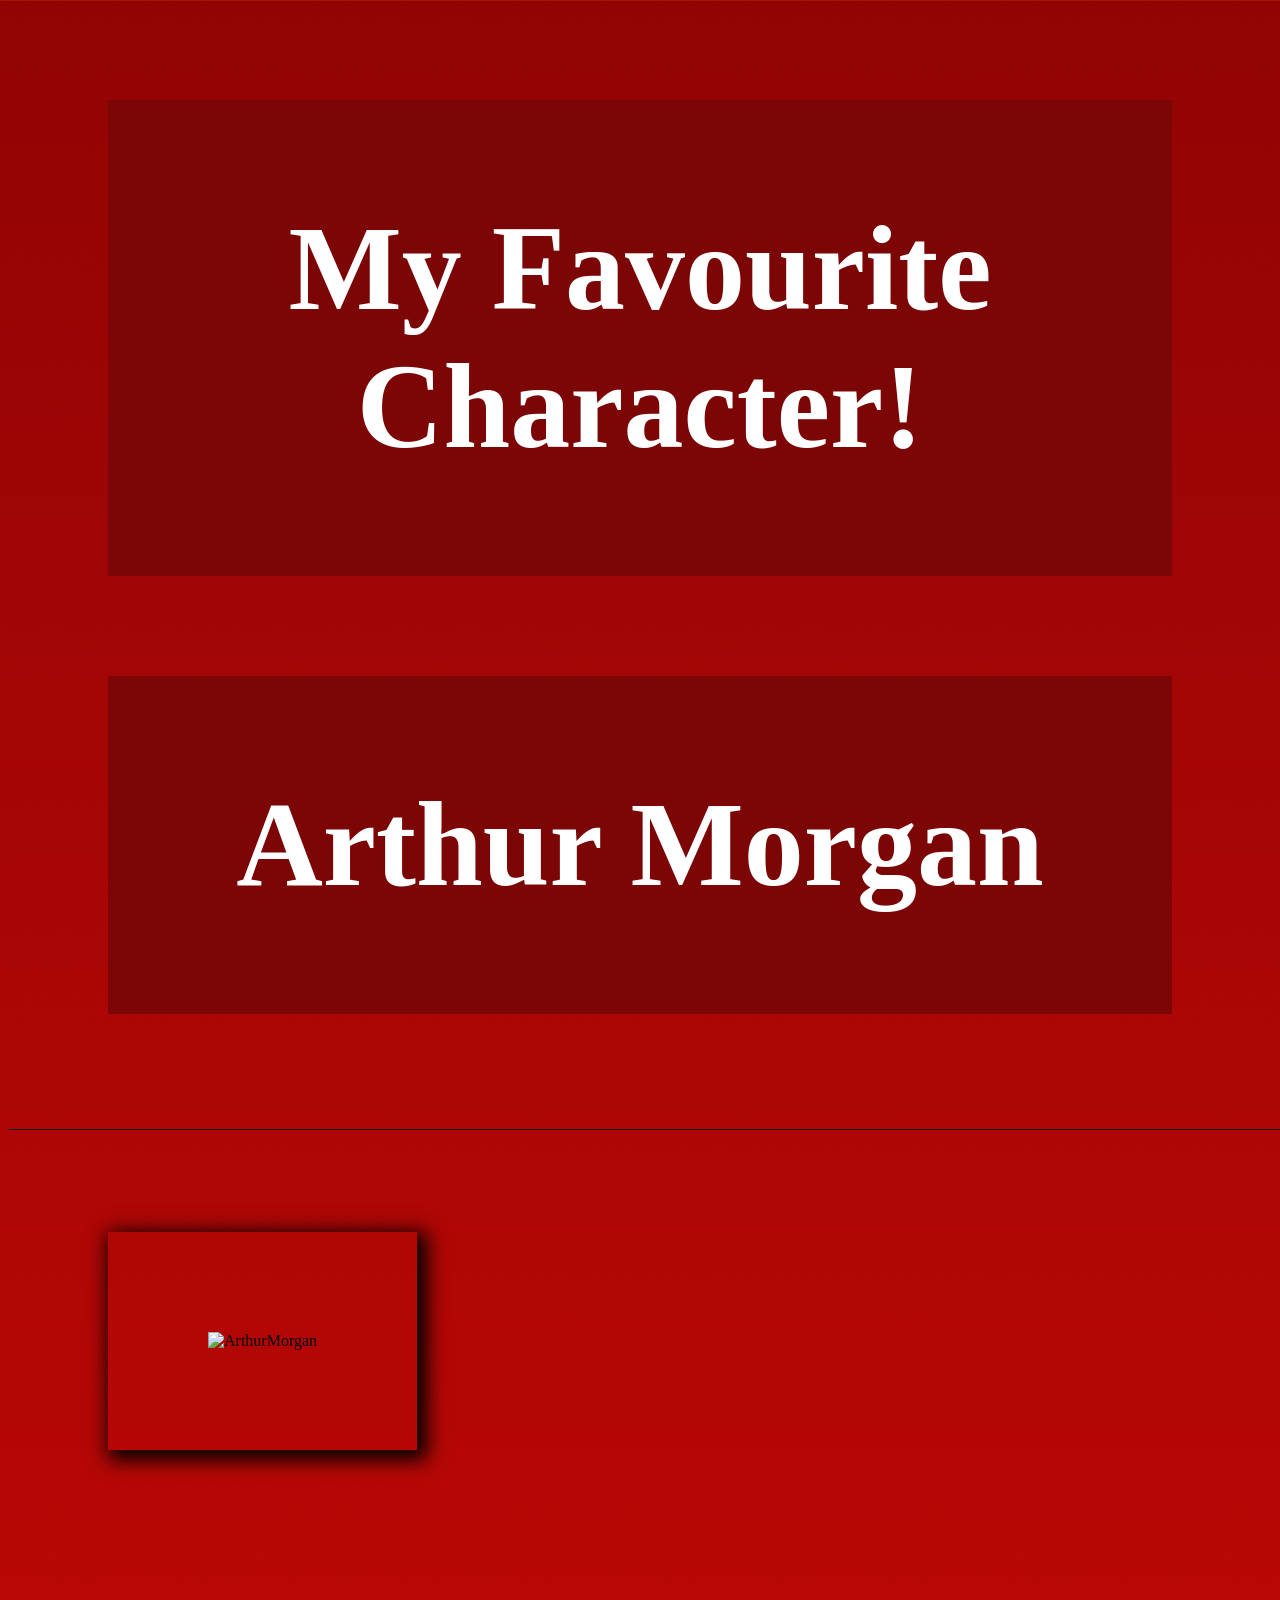
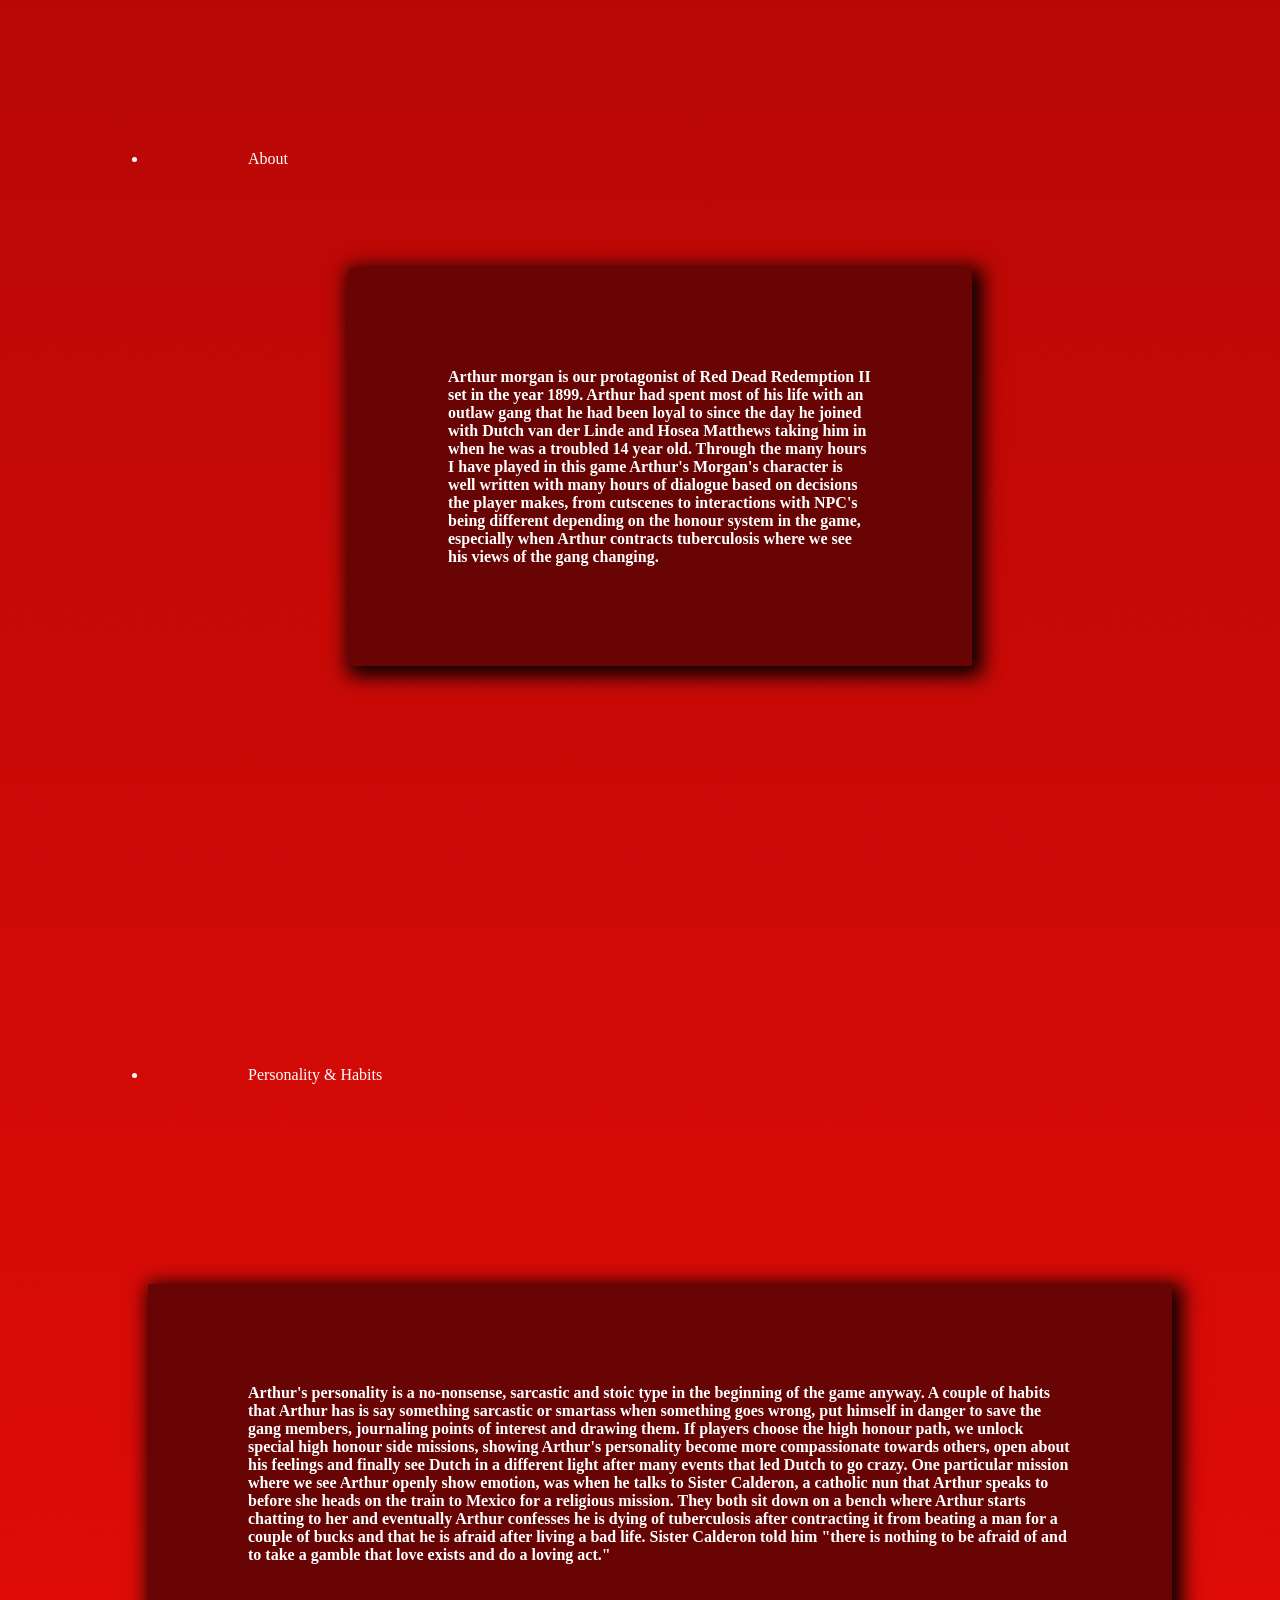
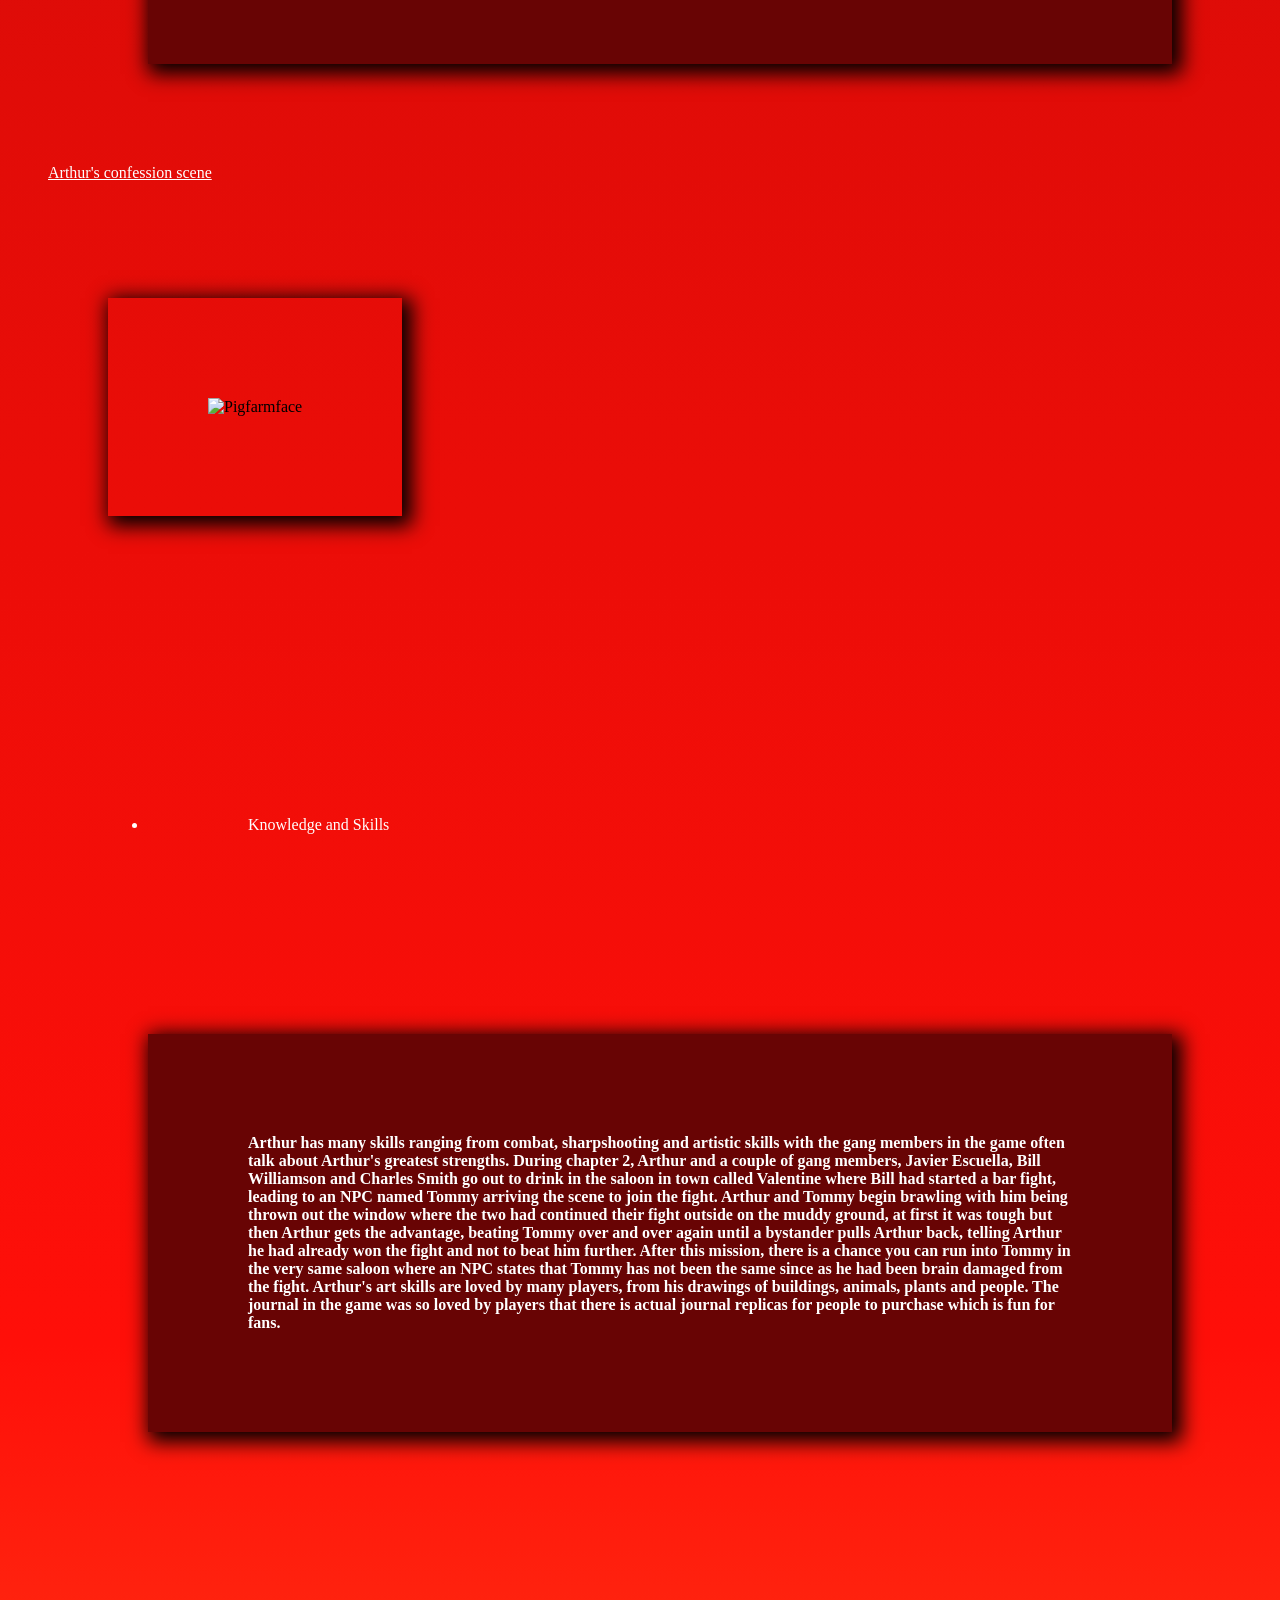
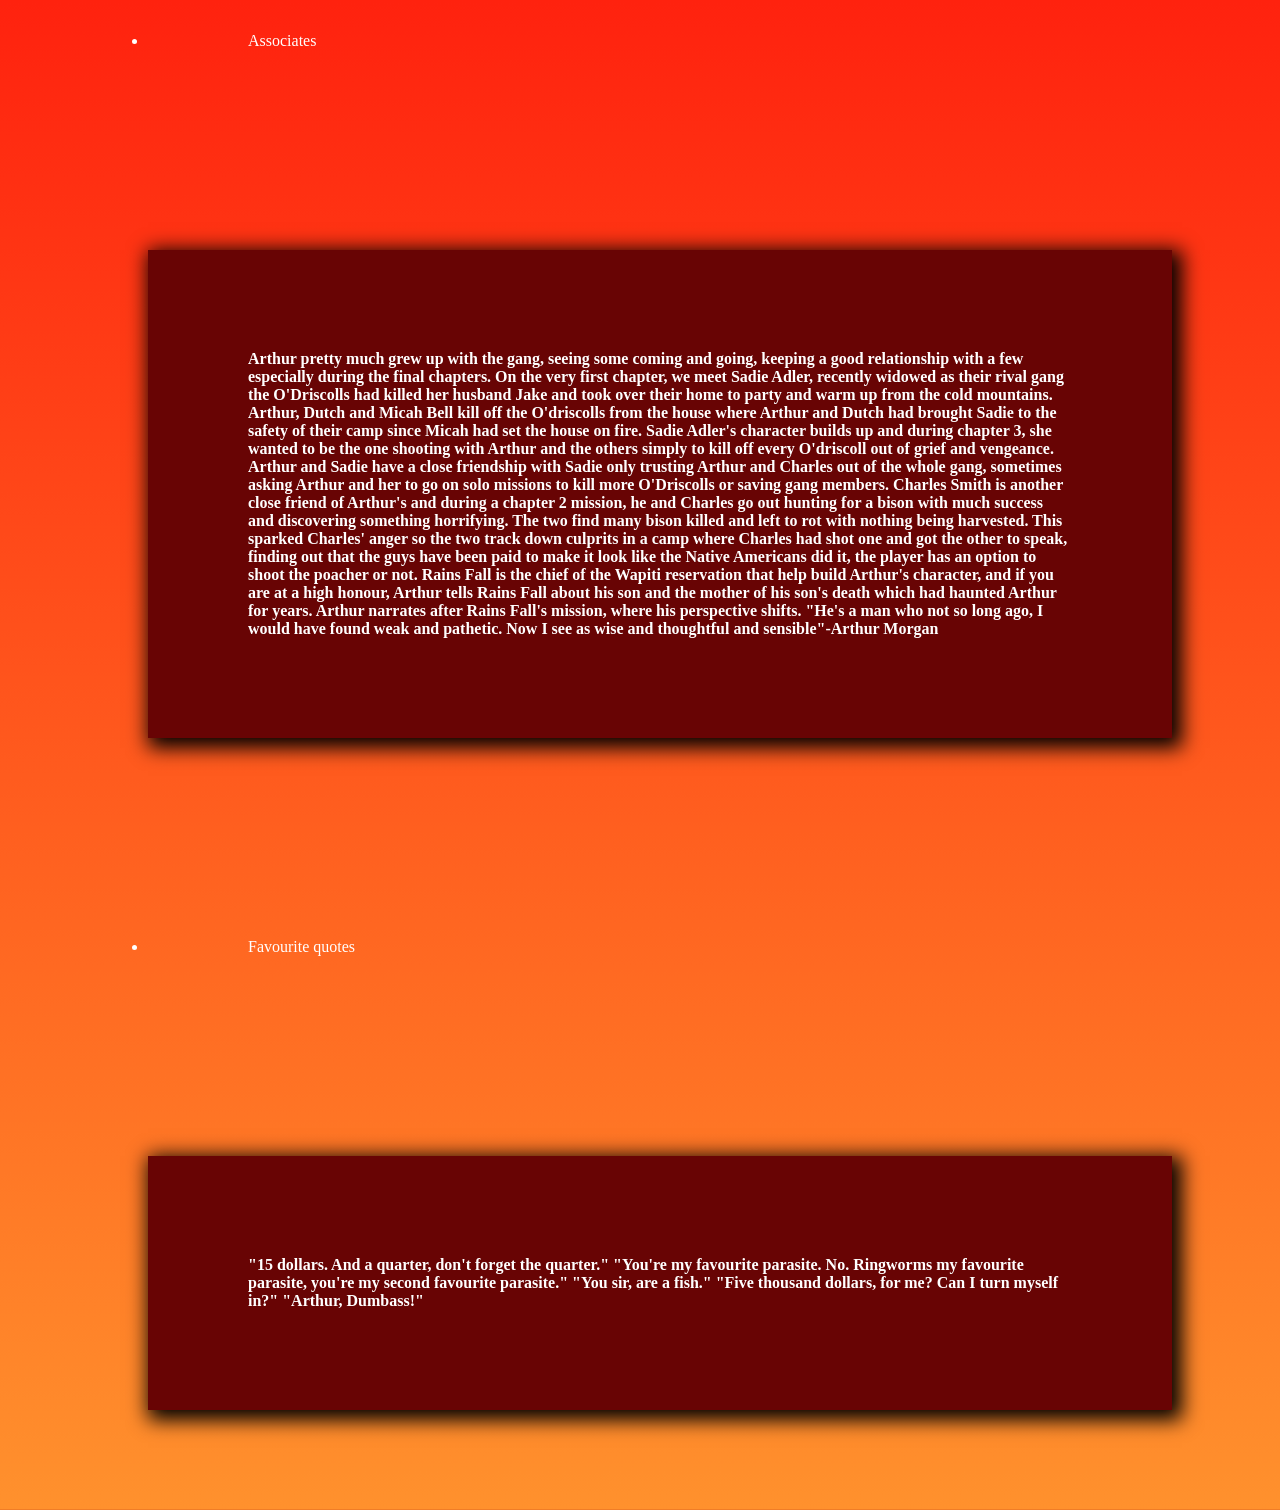
==== index.html @ 6fcc702b "Add files via upload" ====
<!DOCTYPE html>
<html lang="en">

<head>
    <link rel="stylesheet" href="style.css">
    <meta charset="UTF-8">
    <meta name="ArthurMorgan" content="width=device-width, initial-scale=1.0">
    <title>Arthur Morgan</title>



</head>
<section>

    <body>

        <header>
            <h1>My Favourite Character!</h1>

            <h2>Arthur Morgan</h2>

            [base64]


            <img src="https://media-rockstargames-com.akamaized.net/tina-uploads/posts/o34o4o4k3342a8/6e159fcbe32dd907df9035144add011750f33be4.png"
                alt="ArthurMorgan">

        </header>

        <ul>
            <li>About <p><b> Arthur morgan is our protagonist of Red Dead Redemption II set in the year 1899. Arthur
                        had
                        spent
                        most of his life with an outlaw gang that he had been loyal to since the day he joined with
                        Dutch van
                        der Linde and Hosea Matthews taking
                        him in when he was a troubled 14 year old.
                        Through the many hours I have played in this game Arthur's Morgan's character is well
                        written
                        with many
                        hours of dialogue based on decisions the player makes, from cutscenes to interactions with
                        NPC's
                        being
                        different depending on the honour system in the game, especially when Arthur contracts
                        tuberculosis
                        where we see his views of the gang changing.


                    </b></p>
            </li>



            <li>Personality & Habits</li>
            <p><b>Arthur's personality is a no-nonsense, sarcastic and stoic type in the beginning of the game
                    anyway. A
                    couple
                    of habits that Arthur has is say something sarcastic or smartass when something goes wrong, put
                    himself in
                    danger to save the gang members, journaling points of interest and drawing them.
                    If players choose the high honour path, we unlock special high honour side missions, showing
                    Arthur's
                    personality become more compassionate towards others, open about his feelings and finally see
                    Dutch
                    in a
                    different light after many events that led Dutch to go crazy. One particular mission where we
                    see
                    Arthur
                    openly show emotion, was when he talks to Sister Calderon, a catholic nun that Arthur speaks to
                    before she
                    heads on the train to Mexico for a religious mission. They both sit down on a bench where Arthur
                    starts
                    chatting to her and eventually Arthur confesses he is dying of tuberculosis after contracting it
                    from
                    beating a man for a couple of bucks and that he is afraid after living a bad life. Sister
                    Calderon
                    told him
                    "there is nothing to be afraid of and to take a gamble that love exists and do a loving
                    act."</b>
            </p>

            <a href="https://youtu.be/ET2JCKgrjiQ?si=krTnAI1xjy5WrgRw">Arthur's confession scene</a>
        </ul>
</section>

<section>
    <img src="https://i.pinimg.com/originals/53/09/dd/5309dd45af227debd844e8bad15e6427.gif" alt="Pigfarmface">


    <ul>
        <li>Knowledge and Skills</li>
        <p><b>Arthur has many skills ranging from combat, sharpshooting and artistic skills with the gang
                members in the
                game often talk about Arthur's greatest strengths. During chapter 2, Arthur and a couple of gang
                members,
                Javier Escuella, Bill Williamson and Charles Smith go out to drink in the saloon in town called
                Valentine
                where Bill had started a bar
                fight, leading to an NPC named Tommy arriving the scene to join the fight. Arthur and Tommy
                begin
                brawling
                with him being thrown out the window where the two had continued their fight outside on the
                muddy
                ground, at
                first it was tough but then Arthur gets the advantage, beating Tommy over and over again until a
                bystander
                pulls Arthur back, telling Arthur he had already won the fight and not to beat him further.
                After this
                mission, there is a chance you can run into Tommy in the very same saloon where an NPC states
                that Tommy
                has
                not been the same since as he had been brain damaged from the fight. Arthur's art skills are
                loved by
                many
                players, from his drawings of buildings, animals, plants and people. The journal in the game was
                so
                loved by
                players that there is actual journal replicas for people to purchase which is fun for fans.
            </b></p>

        <li>Associates</li>
        <p><b>Arthur pretty much grew up with the gang, seeing some coming and going, keeping a good
                relationship with a
                few
                especially during the final chapters. On the very first chapter, we meet Sadie Adler, recently
                widowed
                as
                their rival gang the O'Driscolls had killed her husband Jake and took over their home to party
                and warm
                up
                from the cold mountains. Arthur, Dutch and Micah Bell kill off the O'driscolls from the house
                where
                Arthur
                and Dutch had brought Sadie to the safety of their camp since Micah had set the house on fire.
                Sadie
                Adler's
                character builds up and during chapter 3, she wanted to be the one shooting with Arthur and the
                others
                simply to kill off every O'driscoll out of grief and vengeance. Arthur and Sadie have a close
                friendship
                with Sadie only trusting Arthur and Charles out of the whole gang, sometimes asking Arthur and
                her to go
                on
                solo missions to kill more O'Driscolls or saving gang members. Charles Smith is another close
                friend of
                Arthur's and during a chapter 2 mission, he and Charles go out hunting for a bison with much
                success and
                discovering something horrifying. The two find many bison killed and left to rot with nothing
                being
                harvested. This sparked Charles' anger so the two track down culprits in a camp where Charles
                had shot
                one
                and got the other to speak, finding out that the guys have been paid to make it look like the
                Native
                Americans did it, the player has an option to shoot the poacher or not. Rains Fall is the chief
                of the
                Wapiti reservation that help build Arthur's character, and if you are at a high honour, Arthur
                tells
                Rains
                Fall about his son and the mother of his son's death which had haunted Arthur for years. Arthur
                narrates
                after Rains Fall's mission, where his perspective shifts. "He's a man who not so long ago, I
                would have
                found weak and pathetic. Now I see as wise and thoughtful and sensible"-Arthur Morgan </b></p>


        <li>Favourite quotes</li>
        <p><b>"15 dollars. And a quarter, don't forget the quarter." "You're my favourite parasite. No.
                Ringworms my
                favourite parasite, you're my second favourite parasite." "You sir, are a fish." "Five thousand
                dollars,
                for me? Can I turn myself in?" "Arthur, Dumbass!"</b></p>
    </ul>

</section>

</body>

</html>
---- style.css ----
body{background: #920404;
background: -moz-linear-gradient(top, #920404 0%, #FF0F09 72%, #FF912D 100%);
background: -webkit-linear-gradient(top, #920404 0%, #FF0F09 72%, #FF912D 100%);
background: linear-gradient(to bottom, #920404 0%, #FF0F09 72%, #FF912D 100%);}




p, li, h1, h2, a {color: rgb(255, 255, 255);}
p {background-color: rgb(104, 4, 4);}
p, h1, h2, li {padding: 100px;}
p, h1, h2, li {margin: 100px;}

li {text-align:left ;}

img, p {-webkit-box-shadow: 5px 5px 19px 5px #000000; 
box-shadow: 5px 5px 19px 5px #000000;}

img {padding: 100px;}
img {margin: 100px;}
img {size: 100px;}
img {align-self: center;}



h1, h2 {text-align: center;}
h1, h2 {font-size: 120px;}
h1, h2 {background-color: rgb(124, 5, 5);}
h1, h2 {padding-top: 100px;}
h1, h2 {margin-bottom: 100px;}

/*I got dis*/
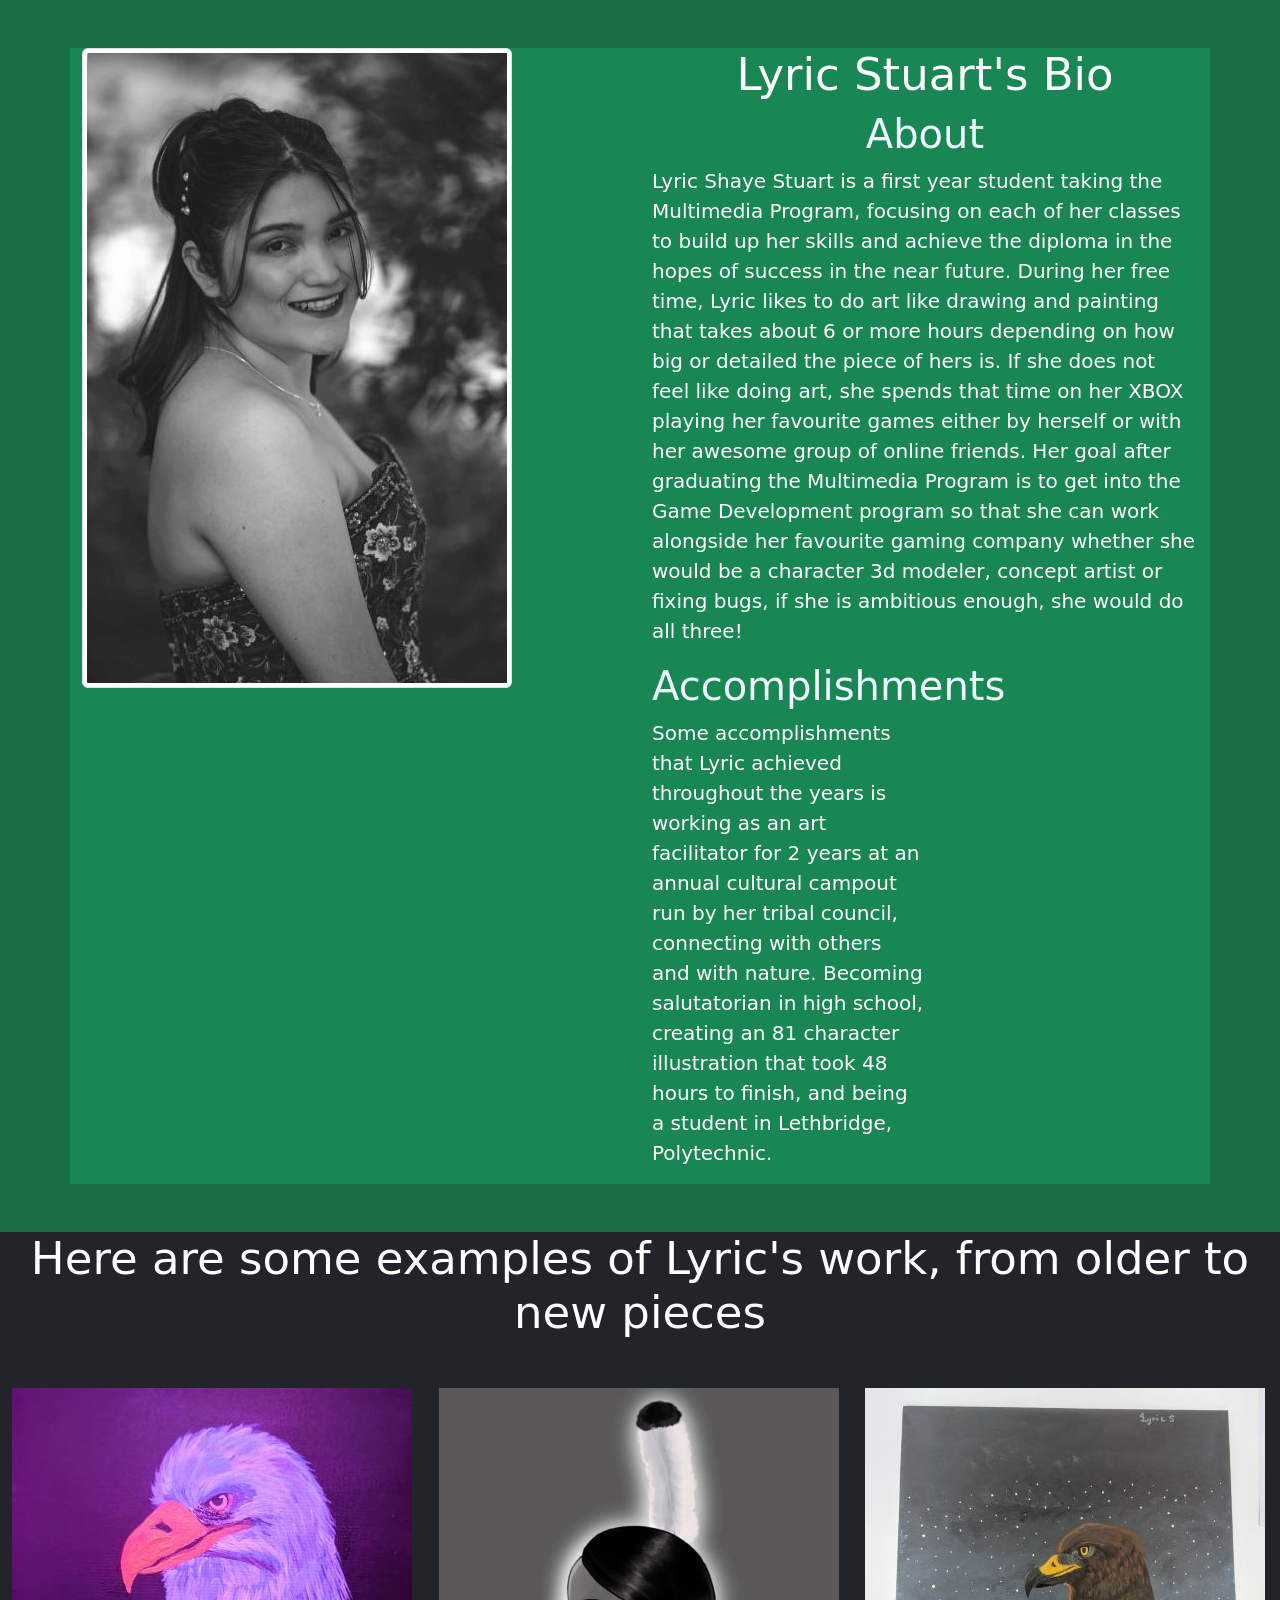
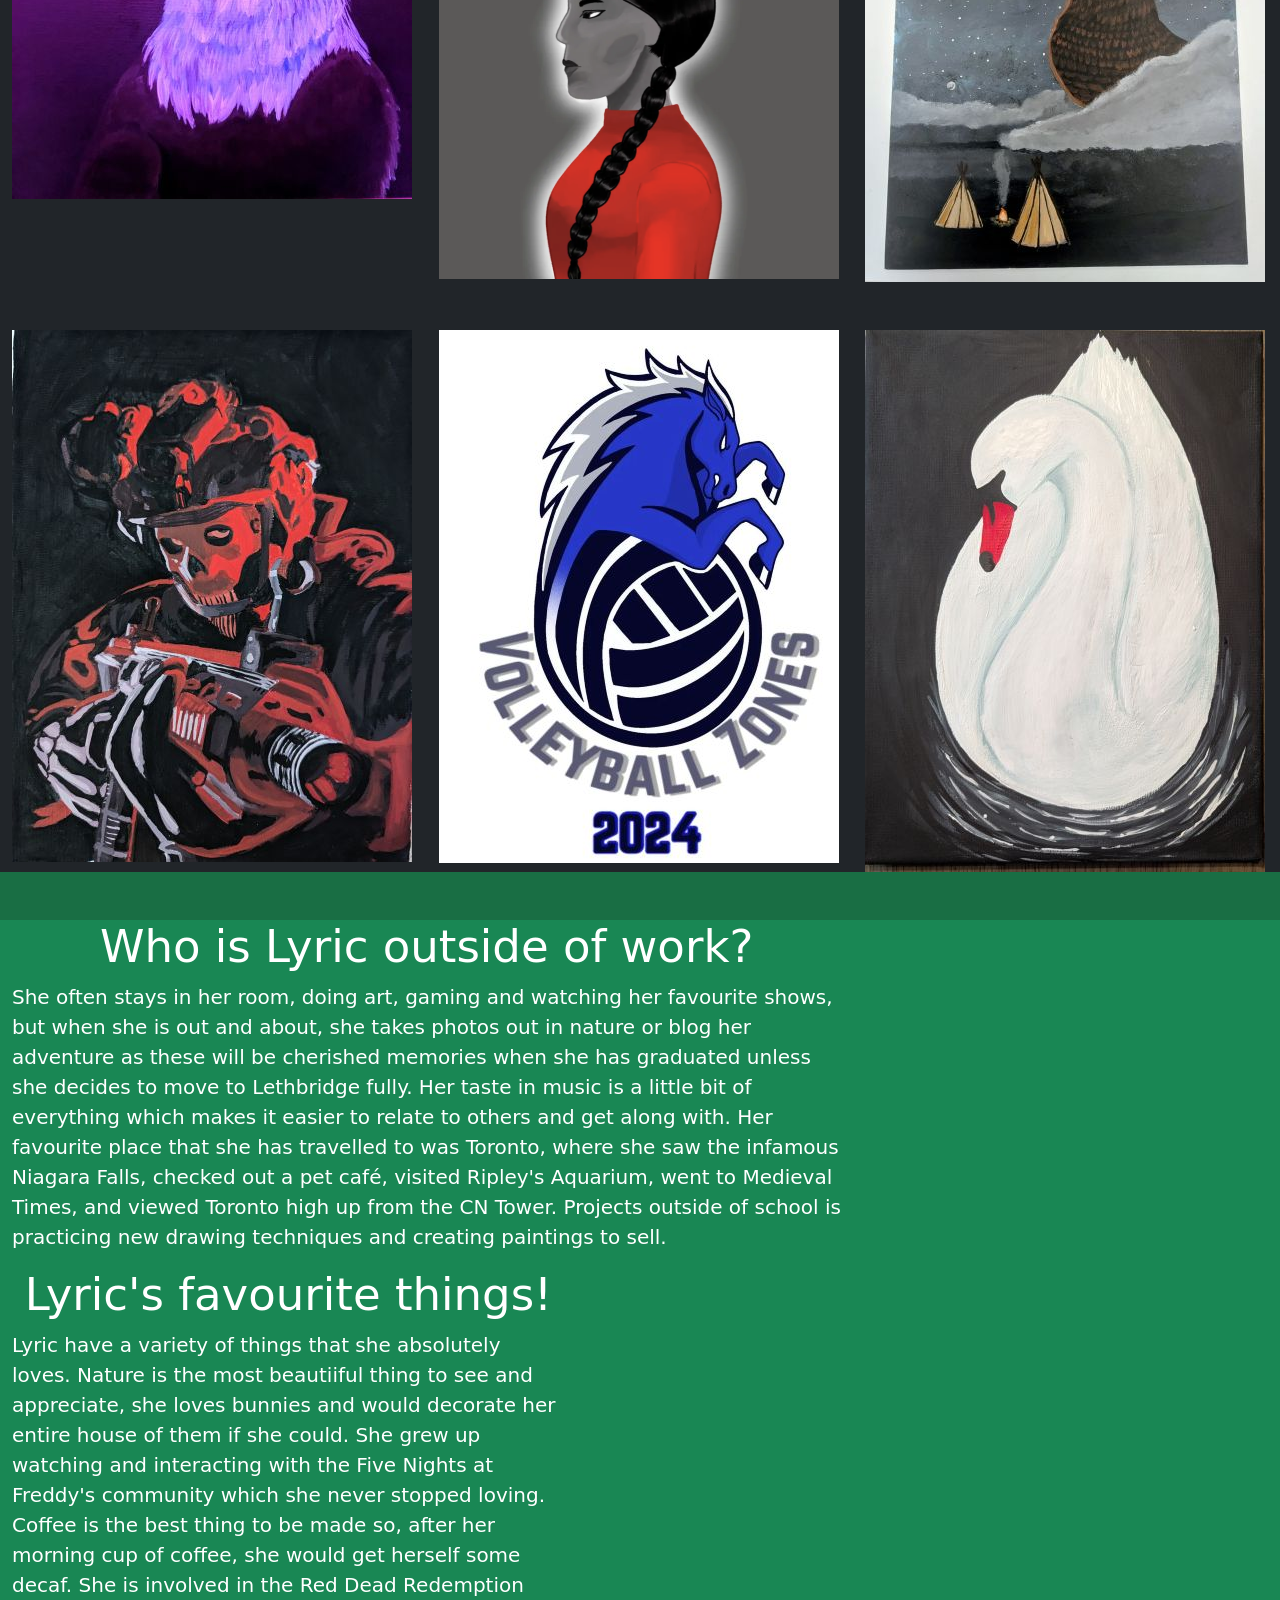
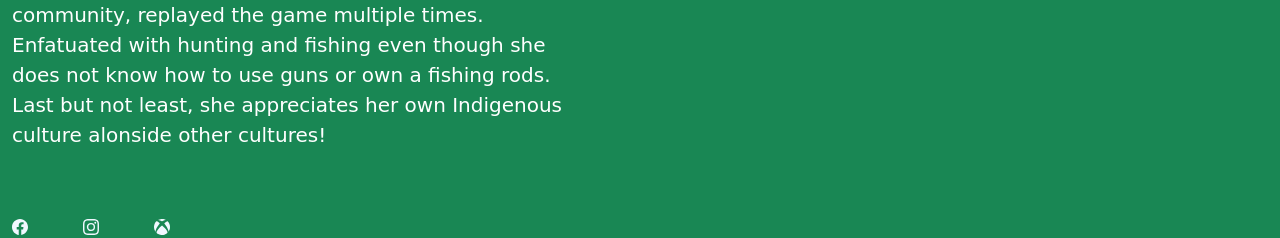
==== commit beb4cfac: "Add files via upload" ====
--- a/index.html
+++ b/index.html
@@ -2,177 +2,181 @@
 <html lang="en">
 
 <head>
-    <link rel="stylesheet" href="style.css">
     <meta charset="UTF-8">
-    <meta name="ArthurMorgan" content="width=device-width, initial-scale=1.0">
-    <title>Arthur Morgan</title>
+    <meta name="viewport" content="width=device-width, initial-scale=1.0">
+    <title>Lyrics bio</title>
+    <!-- Latest compiled and minified CSS -->
+    <link href="https://cdn.jsdelivr.net/npm/bootstrap@5.3.8/dist/css/bootstrap.min.css" rel="stylesheet">
+
+    <!-- Latest compiled JavaScript -->
+    <script src="https://cdn.jsdelivr.net/npm/bootstrap@5.3.8/dist/js/bootstrap.bundle.min.js"></script>
+    <link rel="stylesheet" href="css/custom.css">
+    <link rel="stylesheet" href="https://cdnjs.cloudflare.com/ajax/libs/font-awesome/4.7.0/css/font-awesome.min.css">
+</head>
+
+<body>
+
+
+    <header>
+
+        <div class="container bg-success">
+
+            <div class="row my-5">
+                <div class="col-sm-6">
+                    <img src="images/LyricEikophoto.jpg" class="img-thumbnail" alt="Gradphoto">
+                </div>
+                <div class="col-sm-6">
+
+                    <h1>Lyric Stuart's Bio</h1>
+
+                    <h2>About</h2>
+
+                    <p>Lyric Shaye Stuart is a first year student taking the Multimedia Program, focusing on each of her
+                        classes to build up her skills and achieve the diploma in the hopes of success in the near
+                        future. During her free time, Lyric likes to do art like drawing and painting that takes about 6
+                        or more hours depending on how big or detailed the piece of hers is. If she does not feel like
+                        doing art, she spends that time on her XBOX playing her favourite games either by herself or
+                        with her awesome group of online friends. Her goal after graduating the Multimedia Program is to
+                        get into the Game Development program so that she can work alongside her favourite gaming
+                        company whether she would be a character 3d modeler, concept artist or fixing bugs, if she is
+                        ambitious enough, she would do all three!
+                    </p>
+
+                    <div class="col-sm-6">
+                        <h2>Accomplishments</h2>
+                        <p>Some accomplishments that Lyric achieved throughout the years is working as an art
+                            facilitator for 2 years at an annual cultural campout run by her tribal council, connecting
+                            with others and with
+                            nature. Becoming salutatorian in high school, creating an 81 character illustration that
+                            took 48 hours to finish, and being a student in Lethbridge, Polytechnic. </p>
+                    </div>
 
 
 
-</head>
-<section>
 
-    <body>
+                </div>
 
-        <header>
-            <h1>My Favourite Character!</h1>
-
-            <h2>Arthur Morgan</h2>
-
-            [base64]
-
-
-            <img src="https://media-rockstargames-com.akamaized.net/tina-uploads/posts/o34o4o4k3342a8/6e159fcbe32dd907df9035144add011750f33be4.png"
-                alt="ArthurMorgan">
-
-        </header>
-
-        <ul>
-            <li>About <p><b> Arthur morgan is our protagonist of Red Dead Redemption II set in the year 1899. Arthur
-                        had
-                        spent
-                        most of his life with an outlaw gang that he had been loyal to since the day he joined with
-                        Dutch van
-                        der Linde and Hosea Matthews taking
-                        him in when he was a troubled 14 year old.
-                        Through the many hours I have played in this game Arthur's Morgan's character is well
-                        written
-                        with many
-                        hours of dialogue based on decisions the player makes, from cutscenes to interactions with
-                        NPC's
-                        being
-                        different depending on the honour system in the game, especially when Arthur contracts
-                        tuberculosis
-                        where we see his views of the gang changing.
-
-
-                    </b></p>
-            </li>
+            </div>
+        </div>
 
 
 
-            <li>Personality & Habits</li>
-            <p><b>Arthur's personality is a no-nonsense, sarcastic and stoic type in the beginning of the game
-                    anyway. A
-                    couple
-                    of habits that Arthur has is say something sarcastic or smartass when something goes wrong, put
-                    himself in
-                    danger to save the gang members, journaling points of interest and drawing them.
-                    If players choose the high honour path, we unlock special high honour side missions, showing
-                    Arthur's
-                    personality become more compassionate towards others, open about his feelings and finally see
-                    Dutch
-                    in a
-                    different light after many events that led Dutch to go crazy. One particular mission where we
-                    see
-                    Arthur
-                    openly show emotion, was when he talks to Sister Calderon, a catholic nun that Arthur speaks to
-                    before she
-                    heads on the train to Mexico for a religious mission. They both sit down on a bench where Arthur
-                    starts
-                    chatting to her and eventually Arthur confesses he is dying of tuberculosis after contracting it
-                    from
-                    beating a man for a couple of bucks and that he is afraid after living a bad life. Sister
-                    Calderon
-                    told him
-                    "there is nothing to be afraid of and to take a gamble that love exists and do a loving
-                    act."</b>
-            </p>
 
-            <a href="https://youtu.be/ET2JCKgrjiQ?si=krTnAI1xjy5WrgRw">Arthur's confession scene</a>
-        </ul>
-</section>
+    </header>
 
-<section>
-    <img src="https://i.pinimg.com/originals/53/09/dd/5309dd45af227debd844e8bad15e6427.gif" alt="Pigfarmface">
+    <section>
+        <div class="container-fluid bg-dark">
+            <h1>Here are some examples of Lyric's work, from older to new pieces</h1>
+            <div class="row my-5">
+
+                <div class="col-sm-4">
+                    <img class="img-fluid" src="images/Baldeaglepainting.jpg" alt="Baldeagle">
+                </div>
+                <div class="col-sm-4">
+                    <img class="img-fluid" src="images/MMIWart.png" alt="MMIWart">
+                </div>
+                <div class="col-sm-4">
+                    <img class="img-fluid" src="images/GoldenEaglepaint.jpg" alt="Goldeneagle">
+
+                </div>
 
 
-    <ul>
-        <li>Knowledge and Skills</li>
-        <p><b>Arthur has many skills ranging from combat, sharpshooting and artistic skills with the gang
-                members in the
-                game often talk about Arthur's greatest strengths. During chapter 2, Arthur and a couple of gang
-                members,
-                Javier Escuella, Bill Williamson and Charles Smith go out to drink in the saloon in town called
-                Valentine
-                where Bill had started a bar
-                fight, leading to an NPC named Tommy arriving the scene to join the fight. Arthur and Tommy
-                begin
-                brawling
-                with him being thrown out the window where the two had continued their fight outside on the
-                muddy
-                ground, at
-                first it was tough but then Arthur gets the advantage, beating Tommy over and over again until a
-                bystander
-                pulls Arthur back, telling Arthur he had already won the fight and not to beat him further.
-                After this
-                mission, there is a chance you can run into Tommy in the very same saloon where an NPC states
-                that Tommy
-                has
-                not been the same since as he had been brain damaged from the fight. Arthur's art skills are
-                loved by
-                many
-                players, from his drawings of buildings, animals, plants and people. The journal in the game was
-                so
-                loved by
-                players that there is actual journal replicas for people to purchase which is fun for fans.
-            </b></p>
+            </div>
 
-        <li>Associates</li>
-        <p><b>Arthur pretty much grew up with the gang, seeing some coming and going, keeping a good
-                relationship with a
-                few
-                especially during the final chapters. On the very first chapter, we meet Sadie Adler, recently
-                widowed
-                as
-                their rival gang the O'Driscolls had killed her husband Jake and took over their home to party
-                and warm
-                up
-                from the cold mountains. Arthur, Dutch and Micah Bell kill off the O'driscolls from the house
-                where
-                Arthur
-                and Dutch had brought Sadie to the safety of their camp since Micah had set the house on fire.
-                Sadie
-                Adler's
-                character builds up and during chapter 3, she wanted to be the one shooting with Arthur and the
-                others
-                simply to kill off every O'driscoll out of grief and vengeance. Arthur and Sadie have a close
-                friendship
-                with Sadie only trusting Arthur and Charles out of the whole gang, sometimes asking Arthur and
-                her to go
-                on
-                solo missions to kill more O'Driscolls or saving gang members. Charles Smith is another close
-                friend of
-                Arthur's and during a chapter 2 mission, he and Charles go out hunting for a bison with much
-                success and
-                discovering something horrifying. The two find many bison killed and left to rot with nothing
-                being
-                harvested. This sparked Charles' anger so the two track down culprits in a camp where Charles
-                had shot
-                one
-                and got the other to speak, finding out that the guys have been paid to make it look like the
-                Native
-                Americans did it, the player has an option to shoot the poacher or not. Rains Fall is the chief
-                of the
-                Wapiti reservation that help build Arthur's character, and if you are at a high honour, Arthur
-                tells
-                Rains
-                Fall about his son and the mother of his son's death which had haunted Arthur for years. Arthur
-                narrates
-                after Rains Fall's mission, where his perspective shifts. "He's a man who not so long ago, I
-                would have
-                found weak and pathetic. Now I see as wise and thoughtful and sensible"-Arthur Morgan </b></p>
+            <div class="row">
+                <div class="col-sm-4">
+                    <img class="img-fluid" src="images/Ghostpainting.jpg" alt="Ghostpaint">
+                </div>
+                <div class="col-sm-4">
+                    <img class="img-fluid" src="images/Logocommision.jpg" alt="Logo">
+                </div>
+                <div class="col-sm-4">
+                    <img class="img-fluid" src="images/Swanpainting.jpg" alt="">
+
+                </div>
 
 
-        <li>Favourite quotes</li>
-        <p><b>"15 dollars. And a quarter, don't forget the quarter." "You're my favourite parasite. No.
-                Ringworms my
-                favourite parasite, you're my second favourite parasite." "You sir, are a fish." "Five thousand
-                dollars,
-                for me? Can I turn myself in?" "Arthur, Dumbass!"</b></p>
-    </ul>
+            </div>
+        </div>
+    </section>
 
-</section>
+    <section>
+        <footer>
+
+            <div class="container-fluid bg-success">
+
+                <div class="row my-5">
+
+                    <div class="col-sm-8">
+                        <h1>Who is Lyric outside of work?</h1>
+                        <p>
+                            She often stays in her room, doing art, gaming and watching
+                            her favourite shows, but when she is out and about, she takes photos out in nature or blog
+                            her adventure
+                            as these will be cherished memories when she has graduated unless she decides
+                            to move to Lethbridge fully. Her taste in music is a little bit of everything which makes it
+                            easier to relate to others and get along with. Her favourite place that she has travelled to
+                            was Toronto, where she saw the infamous Niagara Falls, checked out a pet café, visited
+                            Ripley's Aquarium, went to Medieval Times, and viewed Toronto high up from the CN Tower.
+                            Projects outside of school is practicing new drawing techniques and creating paintings to
+                            sell.
+                        </p>
+
+                        <div class="col-sm-8">
+                            <h1>Lyric's favourite things!</h1>
+                            <p>Lyric have a variety of things that she absolutely loves. Nature is the most beautiiful
+                                thing to see and appreciate, she loves bunnies and would decorate her entire house of
+                                them if she could. She grew up watching and interacting with the Five Nights at Freddy's
+                                community which she never stopped loving. Coffee is the best thing to be made so, after
+                                her morning cup of coffee, she would get herself some decaf. She is involved in the Red
+                                Dead Redemption community, replayed the game multiple times. Enfatuated with hunting and
+                                fishing even though she does not know how to use guns or own a fishing rods. Last but
+                                not least, she appreciates her own Indigenous culture alonside other cultures!</p>
+
+
+                        </div>
+
+
+
+
+                    </div>
+
+
+                </div>
+                <div class="col-sm-8">
+                    <svg xmlns="http://www.w3.org/2000/svg" width="16" height="16" fill="currentColor"
+                        class="bi bi-facebook" viewBox="0 0 16 16">
+                        <path
+                            d="M16 8.049c0-4.446-3.582-8.05-8-8.05C3.58 0-.002 3.603-.002 8.05c0 4.017 2.926 7.347 6.75 7.951v-5.625h-2.03V8.05H6.75V6.275c0-2.017 1.195-3.131 3.022-3.131.876 0 1.791.157 1.791.157v1.98h-1.009c-.993 0-1.303.621-1.303 1.258v1.51h2.218l-.354 2.326H9.25V16c3.824-.604 6.75-3.934 6.75-7.951" />
+                    </svg>
+
+                    <svg xmlns="http://www.w3.org/2000/svg" width="16" height="16" fill="currentColor"
+                        class="bi bi-instagram" viewBox="0 0 16 16">
+                        <path
+                            d="M8 0C5.829 0 5.556.01 4.703.048 3.85.088 3.269.222 2.76.42a3.9 3.9 0 0 0-1.417.923A3.9 3.9 0 0 0 .42 2.76C.222 3.268.087 3.85.048 4.7.01 5.555 0 5.827 0 8.001c0 2.172.01 2.444.048 3.297.04.852.174 1.433.372 1.942.205.526.478.972.923 1.417.444.445.89.719 1.416.923.51.198 1.09.333 1.942.372C5.555 15.99 5.827 16 8 16s2.444-.01 3.298-.048c.851-.04 1.434-.174 1.943-.372a3.9 3.9 0 0 0 1.416-.923c.445-.445.718-.891.923-1.417.197-.509.332-1.09.372-1.942C15.99 10.445 16 10.173 16 8s-.01-2.445-.048-3.299c-.04-.851-.175-1.433-.372-1.941a3.9 3.9 0 0 0-.923-1.417A3.9 3.9 0 0 0 13.24.42c-.51-.198-1.092-.333-1.943-.372C10.443.01 10.172 0 7.998 0zm-.717 1.442h.718c2.136 0 2.389.007 3.232.046.78.035 1.204.166 1.486.275.373.145.64.319.92.599s.453.546.598.92c.11.281.24.705.275 1.485.039.843.047 1.096.047 3.231s-.008 2.389-.047 3.232c-.035.78-.166 1.203-.275 1.485a2.5 2.5 0 0 1-.599.919c-.28.28-.546.453-.92.598-.28.11-.704.24-1.485.276-.843.038-1.096.047-3.232.047s-2.39-.009-3.233-.047c-.78-.036-1.203-.166-1.485-.276a2.5 2.5 0 0 1-.92-.598 2.5 2.5 0 0 1-.6-.92c-.109-.281-.24-.705-.275-1.485-.038-.843-.046-1.096-.046-3.233s.008-2.388.046-3.231c.036-.78.166-1.204.276-1.486.145-.373.319-.64.599-.92s.546-.453.92-.598c.282-.11.705-.24 1.485-.276.738-.034 1.024-.044 2.515-.045zm4.988 1.328a.96.96 0 1 0 0 1.92.96.96 0 0 0 0-1.92m-4.27 1.122a4.109 4.109 0 1 0 0 8.217 4.109 4.109 0 0 0 0-8.217m0 1.441a2.667 2.667 0 1 1 0 5.334 2.667 2.667 0 0 1 0-5.334" />
+                    </svg>
+                    <svg xmlns="http://www.w3.org/2000/svg" width="16" height="16" fill="currentColor"
+                        class="bi bi-xbox" viewBox="0 0 16 16">
+                        <path
+                            d="M7.202 15.967a8 8 0 0 1-3.552-1.26c-.898-.585-1.101-.826-1.101-1.306 0-.965 1.062-2.656 2.879-4.583C6.459 7.723 7.897 6.44 8.052 6.475c.302.068 2.718 2.423 3.622 3.531 1.43 1.753 2.088 3.189 1.754 3.829-.254.486-1.83 1.437-2.987 1.802-.954.301-2.207.429-3.239.33m-5.866-3.57C.589 11.253.212 10.127.03 8.497c-.06-.539-.038-.846.137-1.95.218-1.377 1.002-2.97 1.945-3.95.401-.417.437-.427.926-.263.595.2 1.23.638 2.213 1.528l.574.519-.313.385C4.056 6.553 2.52 9.086 1.94 10.653c-.315.852-.442 1.707-.306 2.063.091.24.007.15-.3-.319Zm13.101.195c.074-.36-.019-1.02-.238-1.687-.473-1.443-2.055-4.128-3.508-5.953l-.457-.575.494-.454c.646-.593 1.095-.948 1.58-1.25.381-.237.927-.448 1.161-.448.145 0 .654.528 1.065 1.104a8.4 8.4 0 0 1 1.343 3.102c.153.728.166 2.286.024 3.012a9.5 9.5 0 0 1-.6 1.893c-.179.393-.624 1.156-.82 1.404-.1.128-.1.127-.043-.148ZM7.335 1.952c-.67-.34-1.704-.705-2.276-.803a4 4 0 0 0-.759-.043c-.471.024-.45 0 .306-.358A7.8 7.8 0 0 1 6.47.128c.8-.169 2.306-.17 3.094-.005.85.18 1.853.552 2.418.9l.168.103-.385-.02c-.766-.038-1.88.27-3.078.853-.361.176-.676.316-.699.312a12 12 0 0 1-.654-.319Z" />
+                    </svg>
+
+
+                </div>
+
+
+
+
+            </div>
+
+
+
+        </footer>
+
+    </section>
+
+
+
 
 </body>
 
--- a/css/custom.css
+++ b/css/custom.css
@@ -0,0 +1,29 @@
+h2 {
+    text-align: center;
+    font-size: 40px;
+    color: aliceblue;
+}
+
+h1 {
+
+    text-align: center;
+    font-size: 45px;
+    color: white;
+}
+
+p {
+    
+    color: rgb(255, 255, 255);
+    font-size: 20px;
+}
+
+body {
+    background-color: rgb(25, 110, 68);
+}
+svg {
+
+
+color: aliceblue;
+margin-right: 50px
+
+}
